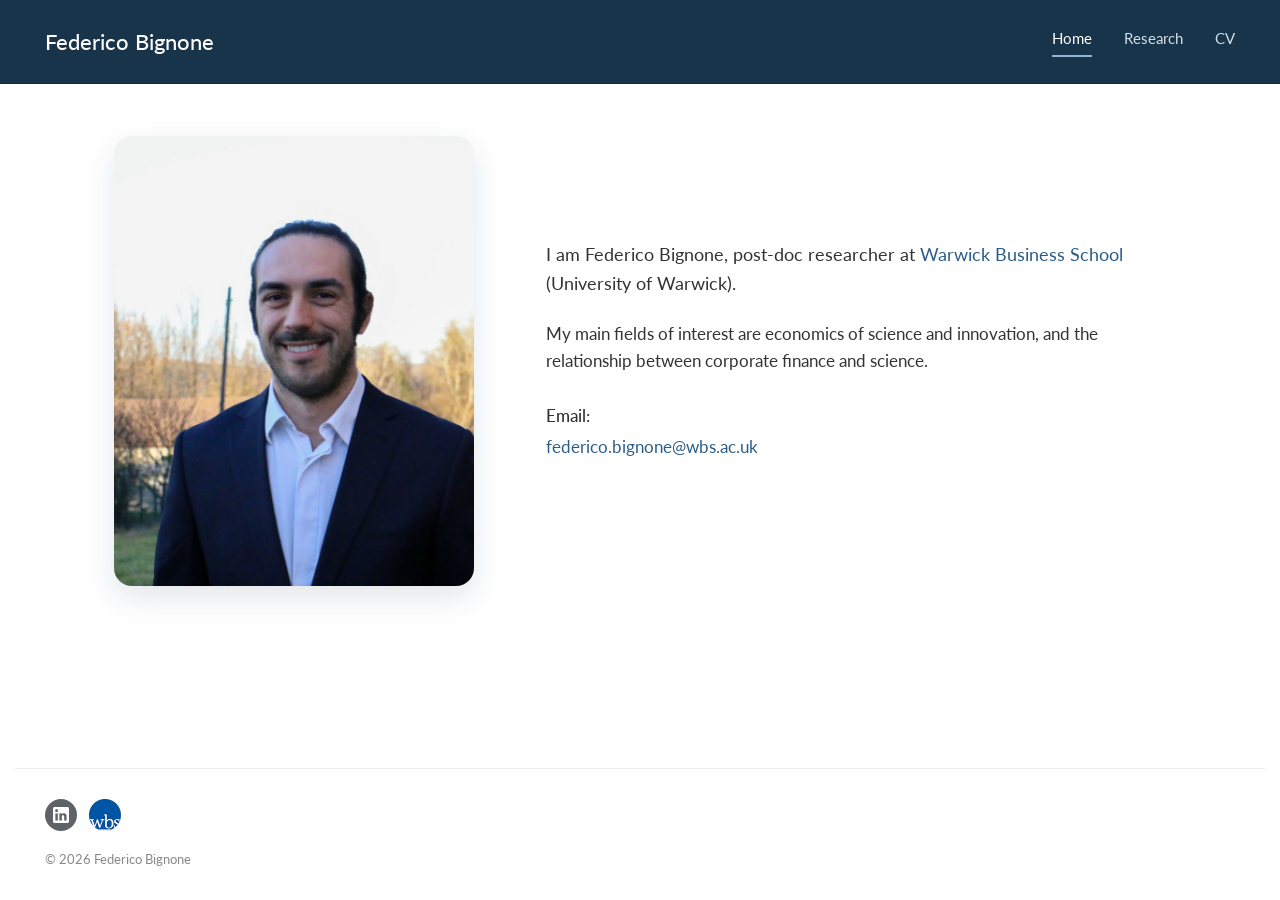
==== index.html @ a125daf3 "Refresh homepage spacing styles" ====
<!DOCTYPE html>
<html lang="en">

<head>
    <meta charset="UTF-8">
    <meta name="viewport" content="width=device-width, initial-scale=1.0">

    <title>Federico Bignone</title>
    <link rel="canonical" href="https://fbignone.github.io/">

    <script>
        if (window.location.pathname === "/index.html") {
            window.history.replaceState(null, "", "/");
        }
    </script>

    <link rel="stylesheet" href="style.css?v=9">
</head>

<body class="home-page">

<header>
    <div class="nav-container">

        <a href="/" class="site-title">
            Federico Bignone
        </a>

        <nav>
            <a href="/" class="active">Home</a>
            <a href="/research/">Research</a>
            <a href="cv.html">CV</a>
        </nav>

    </div>
</header>


<main class="home-main">

    <section class="profile">

        <div class="photo-column">
            <img
                src="images/federico.jpg"
                alt="Federico Bignone"
                class="profile-photo"
            >
        </div>

        <div class="bio-column">

            <p>
                I am Federico Bignone, post-doc researcher at
                <a href="https://www.wbs.ac.uk/" target="_blank">
                    Warwick Business School
                </a>
                (University of Warwick).
            </p>

            <p>
                My main fields of interest are economics of science and
                innovation, and the relationship between corporate finance
                and science.
            </p>

            <p class="email-heading">
                Email:
            </p>

            <p>
                <a href="mailto:federico.bignone@wbs.ac.uk">
                    federico.bignone@wbs.ac.uk
                </a>
            </p>

        </div>

    </section>

</main>


<footer>
    <div class="footer-links">
        <a
            href="https://www.linkedin.com/in/federico-bignone-b509a4a2/"
            class="footer-logo-link footer-logo-linkedin"
            target="_blank"
            rel="noopener noreferrer"
            aria-label="LinkedIn"
        >
            <img
                src="images/linkedin.png"
                alt="LinkedIn"
                class="footer-logo"
            >
        </a>
        <a
            href="https://www.wbs.ac.uk/about/person/BIGNONE/"
            class="footer-logo-link"
            target="_blank"
            rel="noopener noreferrer"
            aria-label="Warwick Business School profile"
        >
            <img
                src="images/wbs.png"
                alt="Warwick Business School"
                class="footer-logo"
            >
        </a>
    </div>

    © 2026 Federico Bignone
</footer>


</body>
</html>
---- style.css ----
@import url('https://fonts.googleapis.com/css2?family=Lato:wght@300;400;700&display=swap');

/* ---------- GENERAL ---------- */

* {
    box-sizing: border-box;
}

html {
    overflow-y: scroll;
}

body {
    margin: 0;
    font-family: "Lato", sans-serif;
    color: #333;
    background: white;
    line-height: 1.6;
}

a {
    color: #2b5d8a;
    text-decoration: none;
}

a:hover {
    text-decoration: underline;
}


/* ---------- HEADER ---------- */

header {
    background: #18344a;
    border-bottom: 1px solid #12293b;
}

.nav-container {
    max-width: 1250px;
    margin: 0 auto;
    padding: 24px 30px;

    display: flex;
    justify-content: space-between;
    align-items: center;
}

.site-title {
    font-size: 22px;
    font-weight: 500;
    color: #fff;
}

.site-title:hover {
    text-decoration: none;
}

nav {
    display: flex;
    gap: 32px;
}

nav a {
    color: #d5dfe7;
    font-size: 15px;
    padding-bottom: 5px;
}

nav a:hover {
    text-decoration: none;
    color: #fff;
}

nav a.active {
    color: #fff;
    border-bottom: 2px solid #8fb7d1;
}


/* ---------- HOMEPAGE ---------- */

main {
    max-width: 1250px;
    margin: 0 auto;
    padding: 80px 30px;
}

.home-main {
    padding: 52px 30px 12px;
}

.profile {
    display: grid;
    grid-template-columns: 360px minmax(0, 1fr);
    gap: 72px;
    align-items: center;
    max-width: 1080px;
    margin: 0 auto;
}

.photo-column {
    width: 100%;
    max-width: 360px;
}

.profile-photo {
    width: 100%;
    max-width: 360px;
    aspect-ratio: 4 / 5;
    object-fit: cover;
    object-position: center;
    display: block;
    border-radius: 18px;
    box-shadow: 0 12px 30px rgba(24, 52, 74, 0.12);
}

.bio-column {
    max-width: 620px;
}

h1 {
    margin-top: 0;
    margin-bottom: 28px;
    font-size: 38px;
    font-weight: 700;
    line-height: 1.2;
    color: #222;
}

.bio-column p {
    margin: 0 0 22px;
    font-size: 17px;
}

.bio-column p:first-child {
    font-size: 18px;
}

.email-heading {
    margin-top: 28px !important;
    margin-bottom: 4px !important;
    font-weight: 500;
}


/* ---------- FOOTER ---------- */

footer {
    max-width: 1250px;
    margin: 60px auto 0;
    padding: 30px;

    border-top: 1px solid #eee;

    font-size: 13px;
    color: #888;
}

.home-page {
    min-height: 100vh;
    display: flex;
    flex-direction: column;
}

.home-page footer {
    width: 100%;
    margin-top: auto;
}

.footer-links {
    display: flex;
    align-items: center;
    gap: 12px;
    margin-bottom: 18px;
}

.footer-logo-link {
    width: 32px;
    height: 32px;
    display: inline-flex;
    align-items: center;
    justify-content: center;
    border-radius: 50%;
}

.footer-logo-linkedin {
    background: #5f6368;
}

.footer-logo {
    width: 32px;
    height: 32px;
    display: block;
}

.footer-logo-linkedin .footer-logo {
    width: 28px;
    height: 28px;
}

.footer-logo-link:hover {
    opacity: 0.85;
    text-decoration: none;
}


/* ---------- MOBILE ---------- */

@media (max-width: 700px) {

    .nav-container {
        flex-direction: column;
        align-items: flex-start;
        gap: 18px;
    }

    nav {
        gap: 22px;
    }

    main {
        padding-top: 45px;
    }

    .home-main {
        padding: 36px 20px 12px;
    }

    .profile {
        grid-template-columns: 1fr;
        gap: 35px;
    }

    .profile-photo {
        max-width: 320px;
        border-radius: 14px;
    }

    h1 {
        font-size: 32px;
    }
}


/* ---------- RESEARCH PAGE ---------- */

.research-main {
    max-width: 1250px;
    margin: 0 auto;
    padding: 40px 30px 70px;
}

.research-main > h1 {
    margin-bottom: 55px;
}

.research-section {
    max-width: 1050px;
    margin-bottom: 65px;
}

.research-section h2 {
    font-size: 25px;
    font-weight: 700;
    color: #222;

    padding-bottom: 10px;
    margin-bottom: 30px;

    border-bottom: 1px solid #ddd;
}

.paper {
    margin-bottom: 45px;
}

.paper h3 {
    margin: 0 0 7px;

    font-size: 19px;
    font-weight: 700;
    line-height: 1.4;
}

.paper h3 a {
    color: #222;
    font-weight: 700;
}

.paper h3 a:hover {
    color: #2b5d8a;
}

.paper p {
    margin: 8px 0;

    font-size: 15.5px;
    line-height: 1.7;
}

.authors {
    color: #666;
}

.publication {
    color: #555;
}

.paper-links {
    margin-top: 12px !important;
}
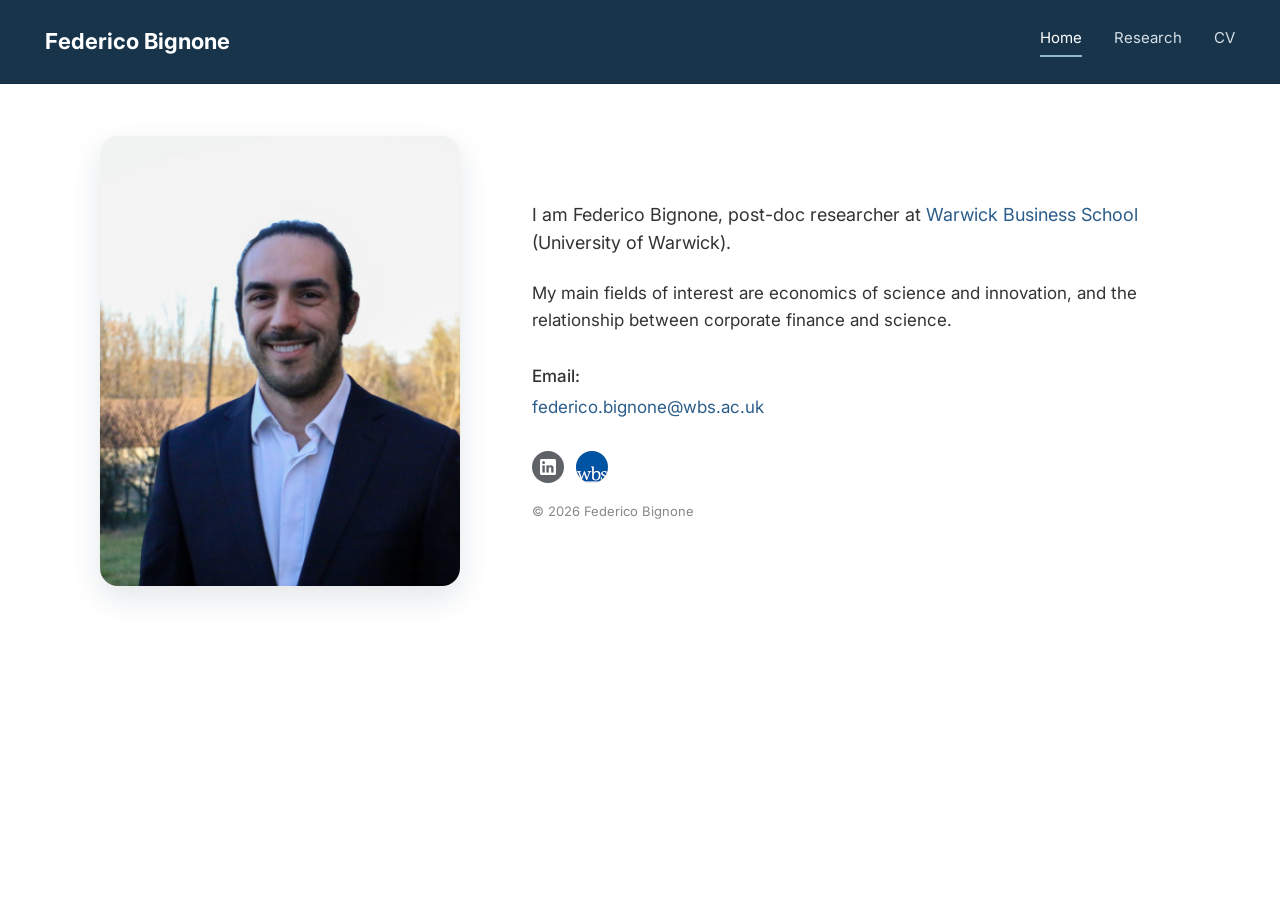
==== commit f61bf81a: "Move profile links beneath email" ====
--- a/index.html
+++ b/index.html
@@ -14,10 +14,10 @@
         }
     </script>
 
-    <link rel="stylesheet" href="style.css?v=9">
+    <link rel="stylesheet" href="style.css?v=11">
 </head>
 
-<body class="home-page">
+<body>
 
 <header>
     <div class="nav-container">
@@ -68,53 +68,52 @@
                 Email:
             </p>
 
-            <p>
-                <a href="mailto:federico.bignone@wbs.ac.uk">
-                    federico.bignone@wbs.ac.uk
-                </a>
-            </p>
-
-        </div>
+            <p>
+                <a href="mailto:federico.bignone@wbs.ac.uk">
+                    federico.bignone@wbs.ac.uk
+                </a>
+            </p>
+
+            <div class="profile-links">
+                <a
+                    href="https://www.linkedin.com/in/federico-bignone-b509a4a2/"
+                    class="footer-logo-link footer-logo-linkedin"
+                    target="_blank"
+                    rel="noopener noreferrer"
+                    aria-label="LinkedIn"
+                >
+                    <img
+                        src="images/linkedin.png"
+                        alt="LinkedIn"
+                        class="footer-logo"
+                    >
+                </a>
+                <a
+                    href="https://www.wbs.ac.uk/about/person/BIGNONE/"
+                    class="footer-logo-link"
+                    target="_blank"
+                    rel="noopener noreferrer"
+                    aria-label="Warwick Business School profile"
+                >
+                    <img
+                        src="images/wbs.png"
+                        alt="Warwick Business School"
+                        class="footer-logo"
+                    >
+                </a>
+            </div>
+
+            <p class="profile-copyright">
+                © 2026 Federico Bignone
+            </p>
+
+        </div>
 
     </section>
 
 </main>
 
 
-<footer>
-    <div class="footer-links">
-        <a
-            href="https://www.linkedin.com/in/federico-bignone-b509a4a2/"
-            class="footer-logo-link footer-logo-linkedin"
-            target="_blank"
-            rel="noopener noreferrer"
-            aria-label="LinkedIn"
-        >
-            <img
-                src="images/linkedin.png"
-                alt="LinkedIn"
-                class="footer-logo"
-            >
-        </a>
-        <a
-            href="https://www.wbs.ac.uk/about/person/BIGNONE/"
-            class="footer-logo-link"
-            target="_blank"
-            rel="noopener noreferrer"
-            aria-label="Warwick Business School profile"
-        >
-            <img
-                src="images/wbs.png"
-                alt="Warwick Business School"
-                class="footer-logo"
-            >
-        </a>
-    </div>
-
-    © 2026 Federico Bignone
-</footer>
-
-
-</body>
+</body>
 </html>
 
--- a/style.css
+++ b/style.css
@@ -1,4 +1,4 @@
-@import url('https://fonts.googleapis.com/css2?family=Lato:wght@300;400;700&display=swap');
+@import url('https://fonts.googleapis.com/css2?family=Inter:wght@400;500;600;700&display=swap');
 
 /* ---------- GENERAL ---------- */
 
@@ -12,7 +12,7 @@
 
 body {
     margin: 0;
-    font-family: "Lato", sans-serif;
+    font-family: "Inter", sans-serif;
     color: #333;
     background: white;
     line-height: 1.6;
@@ -47,7 +47,7 @@
 
 .site-title {
     font-size: 22px;
-    font-weight: 500;
+    font-weight: 700;
     color: #fff;
 }
 
@@ -156,23 +156,18 @@
     color: #888;
 }
 
-.home-page {
-    min-height: 100vh;
+.profile-links {
     display: flex;
-    flex-direction: column;
-}
-
-.home-page footer {
-    width: 100%;
-    margin-top: auto;
-}
-
-.footer-links {
-    display: flex;
-    align-items: center;
-    gap: 12px;
-    margin-bottom: 18px;
-}
+    align-items: center;
+    gap: 12px;
+    margin-top: 30px;
+}
+
+.bio-column .profile-copyright {
+    margin: 18px 0 0;
+    font-size: 13px;
+    color: #888;
+}
 
 .footer-logo-link {
     width: 32px;
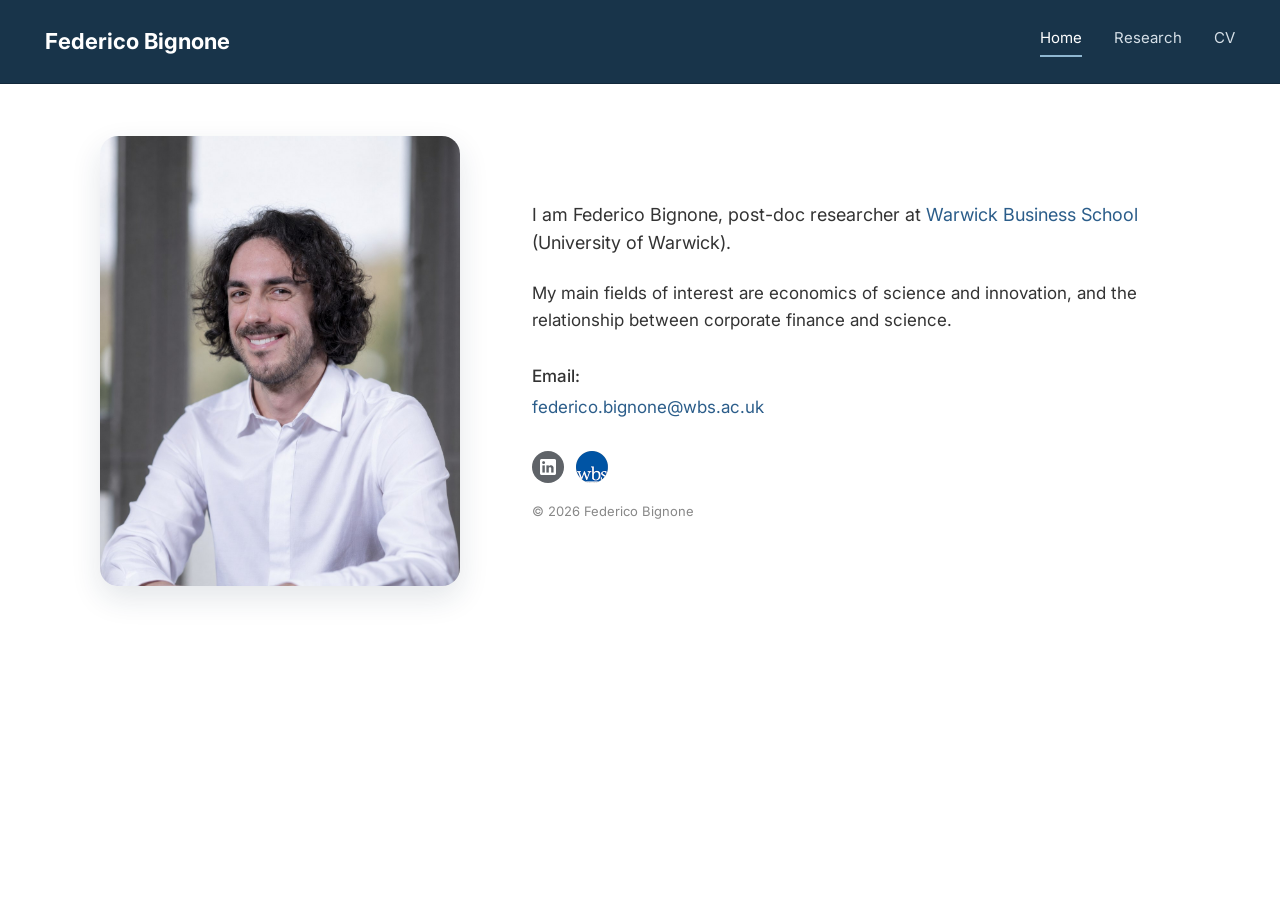
==== commit e92d1ac8: "Replace homepage portrait" ====
--- a/index.html
+++ b/index.html
@@ -42,7 +42,7 @@
 
         <div class="photo-column">
             <img
-                src="images/federico.jpg"
+                src="images/federico-portrait.jpg"
                 alt="Federico Bignone"
                 class="profile-photo"
             >
--- a/style.css
+++ b/style.css
@@ -138,12 +138,48 @@
 
 .email-heading {
     margin-top: 28px !important;
-    margin-bottom: 4px !important;
-    font-weight: 500;
-}
-
-
-/* ---------- FOOTER ---------- */
+    margin-bottom: 4px !important;
+    font-weight: 500;
+}
+
+
+/* ---------- CV PAGE ---------- */
+
+.cv-main {
+    padding: 40px 30px 30px;
+}
+
+.cv-header {
+    display: flex;
+    justify-content: space-between;
+    align-items: center;
+    gap: 20px;
+    margin-bottom: 24px;
+}
+
+.cv-header h1 {
+    margin: 0;
+}
+
+.cv-button {
+    display: inline-block;
+    padding: 9px 15px;
+    border: 1px solid #2b5d8a;
+    border-radius: 8px;
+    font-weight: 600;
+}
+
+.cv-frame {
+    display: block;
+    width: 100%;
+    height: calc(100vh - 245px);
+    min-height: 600px;
+    border: 1px solid #ddd;
+    border-radius: 8px;
+}
+
+
+/* ---------- FOOTER ---------- */
 
 footer {
     max-width: 1250px;
@@ -231,10 +267,31 @@
         border-radius: 14px;
     }
 
-    h1 {
-        font-size: 32px;
-    }
-}
+    h1 {
+        font-size: 32px;
+    }
+
+    .cv-main {
+        padding: 36px 20px 20px;
+    }
+
+    .cv-header {
+        flex-direction: column;
+        align-items: flex-start;
+        gap: 14px;
+        margin-bottom: 20px;
+    }
+
+    .cv-header h1 {
+        font-size: 30px;
+    }
+
+    .cv-frame {
+        height: 65vh;
+        min-height: 480px;
+        border-radius: 6px;
+    }
+}
 
 
 /* ---------- RESEARCH PAGE ---------- */
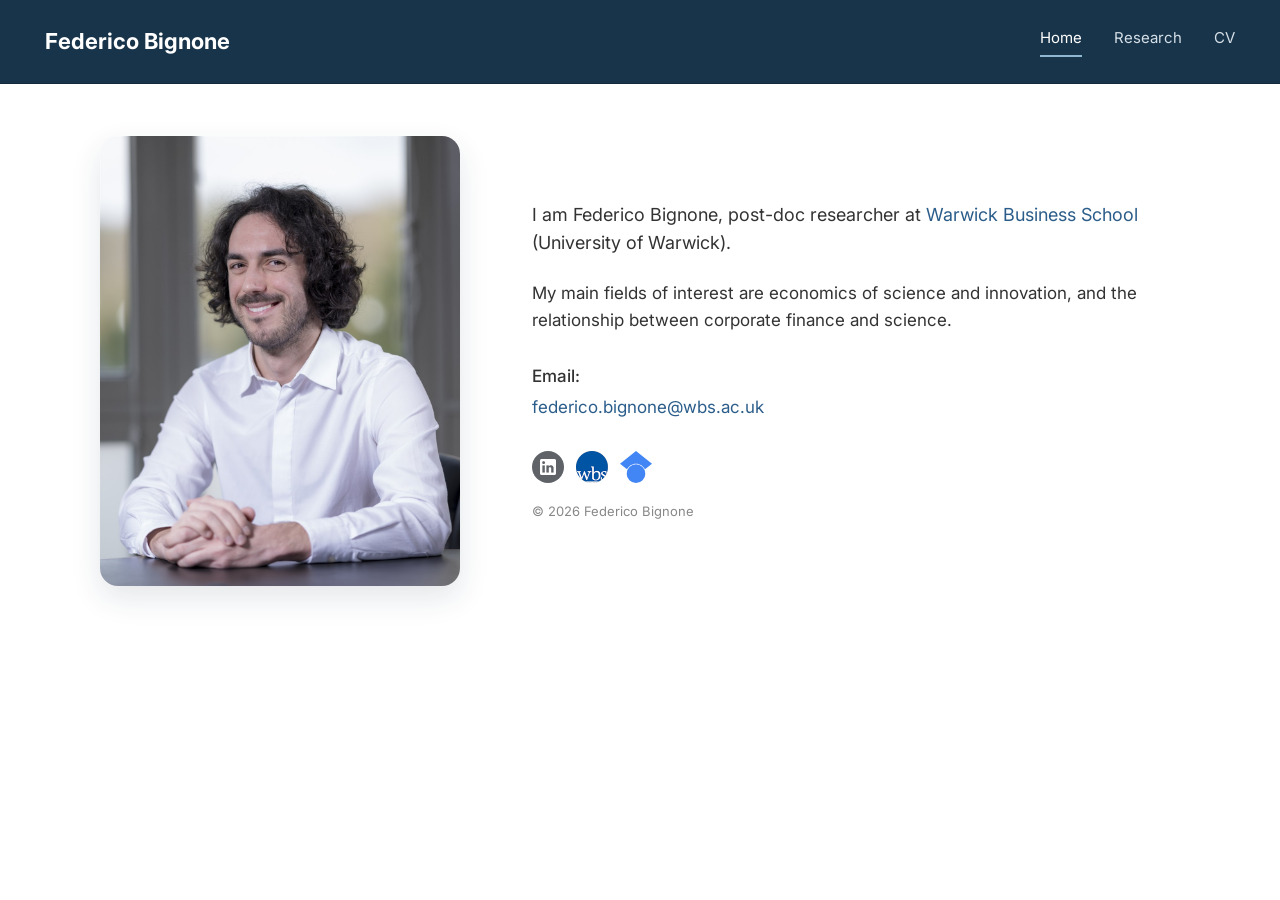
==== commit 25718d60: "Add Google Scholar profile link" ====
--- a/index.html
+++ b/index.html
@@ -101,6 +101,19 @@
                         class="footer-logo"
                     >
                 </a>
+                <a
+                    href="https://scholar.google.com/citations?user=8DOUxBMAAAAJ&amp;hl=en"
+                    class="footer-logo-link"
+                    target="_blank"
+                    rel="noopener noreferrer"
+                    aria-label="Google Scholar profile"
+                >
+                    <img
+                        src="images/google-scholar.svg"
+                        alt="Google Scholar"
+                        class="footer-logo"
+                    >
+                </a>
             </div>
 
             <p class="profile-copyright">
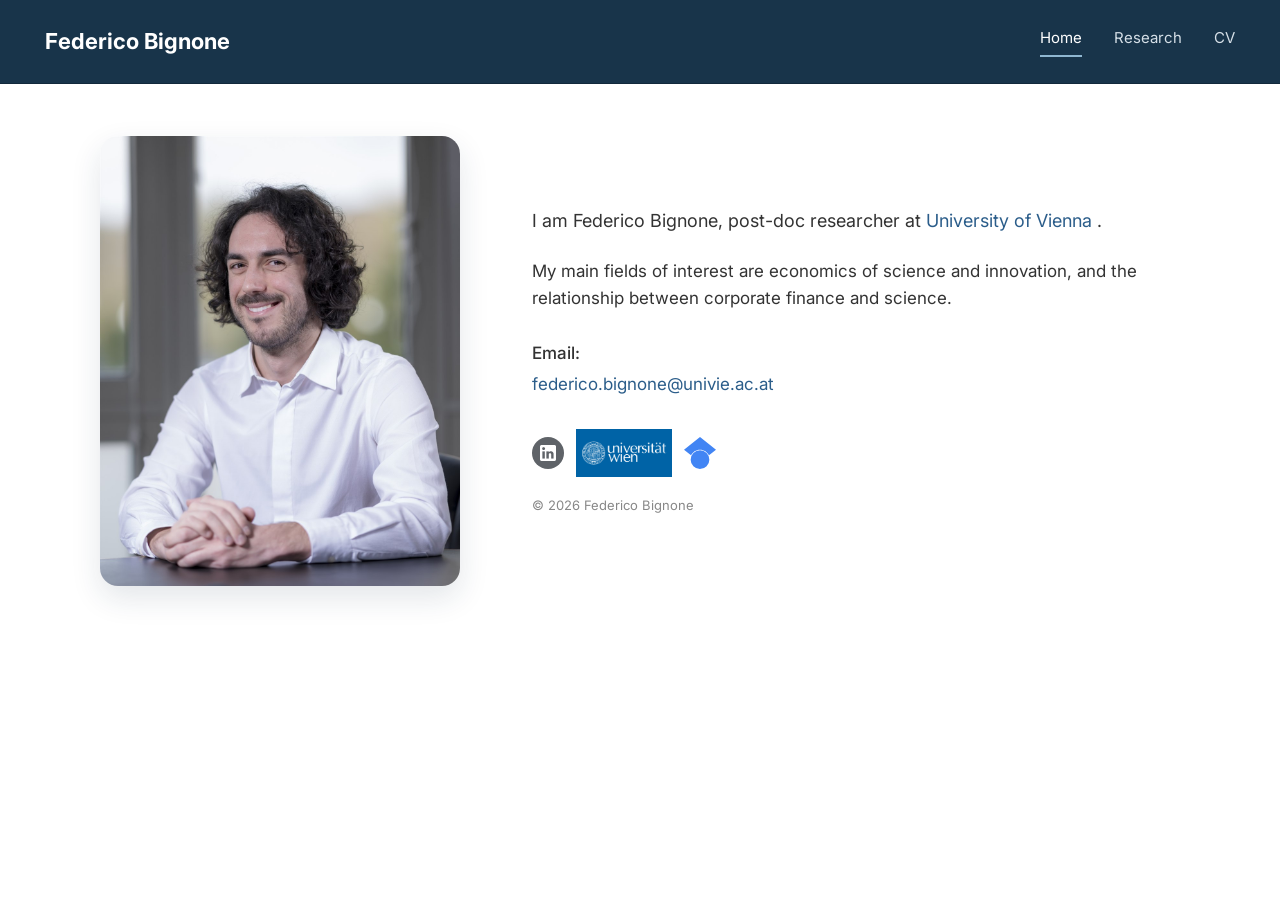
==== commit 29d47bc4: "Update homepage affiliation and contact details to University of Vienna" ====
--- a/index.html
+++ b/index.html
@@ -14,7 +14,7 @@
         }
     </script>
 
-    <link rel="stylesheet" href="style.css?v=11">
+    <link rel="stylesheet" href="style.css?v=20261105">
 </head>
 
 <body>
@@ -52,10 +52,9 @@
 
             <p>
                 I am Federico Bignone, post-doc researcher at
-                <a href="https://www.wbs.ac.uk/" target="_blank">
-                    Warwick Business School
-                </a>
-                (University of Warwick).
+                <a href="https://www.univie.ac.at/en/" target="_blank" rel="noopener noreferrer">
+                    University of Vienna
+                </a>.
             </p>
 
             <p>
@@ -69,8 +68,8 @@
             </p>
 
             <p>
-                <a href="mailto:federico.bignone@wbs.ac.uk">
-                    federico.bignone@wbs.ac.uk
+                <a href="mailto:federico.bignone@univie.ac.at">
+                    federico.bignone@univie.ac.at
                 </a>
             </p>
 
@@ -89,15 +88,15 @@
                     >
                 </a>
                 <a
-                    href="https://www.wbs.ac.uk/about/person/BIGNONE/"
-                    class="footer-logo-link"
+                    href="https://ucrisportal.univie.ac.at/de/persons/federico-bignone/"
+                    class="footer-logo-link footer-logo-univie"
                     target="_blank"
                     rel="noopener noreferrer"
-                    aria-label="Warwick Business School profile"
+                    aria-label="University of Vienna profile"
                 >
                     <img
-                        src="images/wbs.png"
-                        alt="Warwick Business School"
+                        src="images/univie.png"
+                        alt="University of Vienna"
                         class="footer-logo"
                     >
                 </a>
--- a/style.css
+++ b/style.css
@@ -229,6 +229,18 @@
     height: 28px;
 }
 
+.footer-logo-univie {
+    width: 96px;
+    height: 48px;
+    border-radius: 0;
+}
+
+.footer-logo-univie .footer-logo {
+    width: 96px;
+    height: 48px;
+    object-fit: contain;
+}
+
 .footer-logo-link:hover {
     opacity: 0.85;
     text-decoration: none;
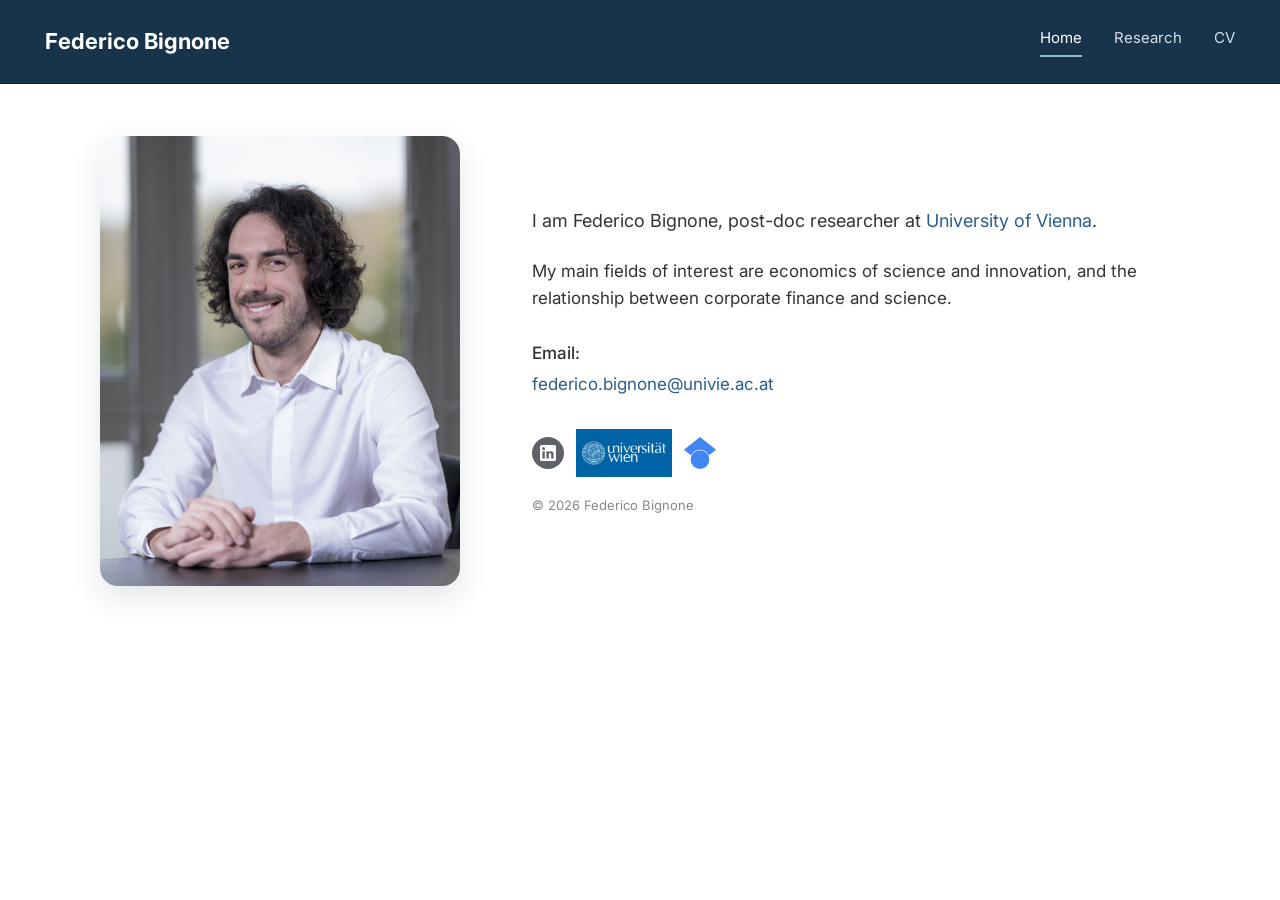
==== commit 74add269: "Keep homepage affiliation punctuation beside linked university name" ====
--- a/index.html
+++ b/index.html
@@ -53,8 +53,7 @@
             <p>
                 I am Federico Bignone, post-doc researcher at
                 <a href="https://www.univie.ac.at/en/" target="_blank" rel="noopener noreferrer">
-                    University of Vienna
-                </a>.
+                    University of Vienna</a>.
             </p>
 
             <p>
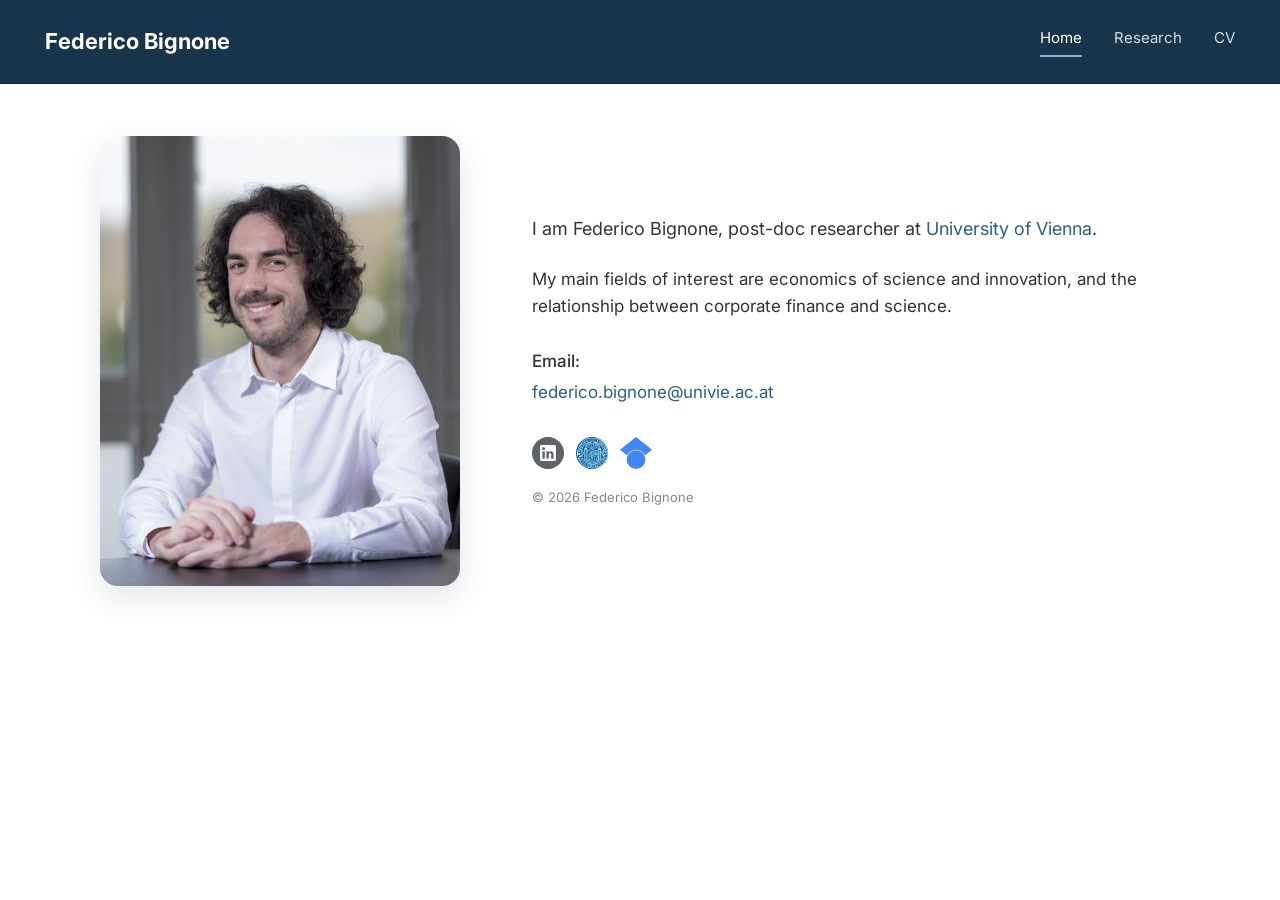
==== commit 14d30848: "Display Vienna university seal as a round profile icon" ====
--- a/index.html
+++ b/index.html
@@ -14,7 +14,7 @@
         }
     </script>
 
-    <link rel="stylesheet" href="style.css?v=20261105">
+    <link rel="stylesheet" href="style.css?v=20261105-round">
 </head>
 
 <body>
--- a/style.css
+++ b/style.css
@@ -230,15 +230,21 @@
 }
 
 .footer-logo-univie {
-    width: 96px;
-    height: 48px;
-    border-radius: 0;
-}
-
+    position: relative;
+    width: 32px;
+    height: 32px;
+    border-radius: 50%;
+    overflow: hidden;
+}
+
+/* Frame the circular seal within the supplied horizontal university logo. */
 .footer-logo-univie .footer-logo {
-    width: 96px;
-    height: 48px;
-    object-fit: contain;
+    position: absolute;
+    width: 128px;
+    height: 64px;
+    max-width: none;
+    left: -7.5px;
+    top: -16px;
 }
 
 .footer-logo-link:hover {
